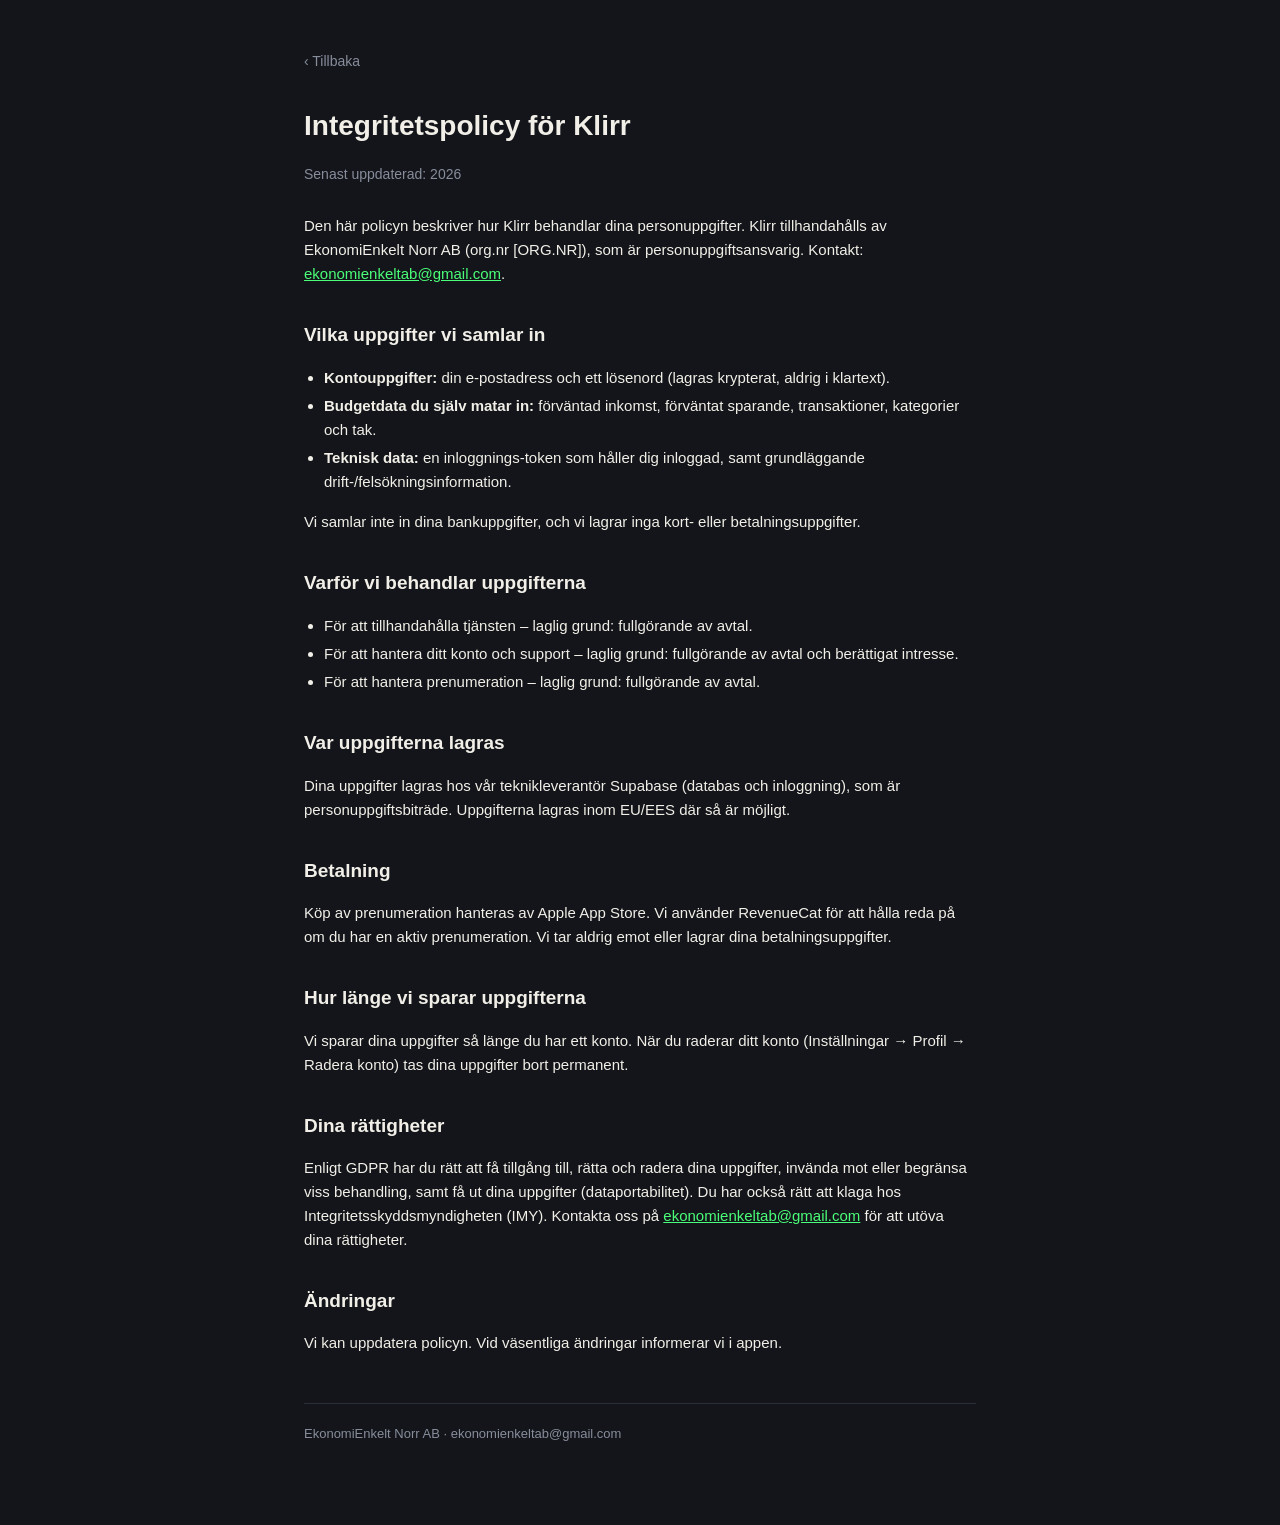
==== integritetspolicy.html @ 0b40a5f7 "Add files via upload" ====
<!DOCTYPE html>
<html lang="sv">
  <head>
    <meta charset="utf-8" />
    <meta name="viewport" content="width=device-width, initial-scale=1" />
    <title>Integritetspolicy – Klirr</title>
    <link rel="stylesheet" href="style.css" />
  </head>
  <body>
    <div class="wrap">
      <a class="back" href="index.html">‹ Tillbaka</a>
      <h1>Integritetspolicy för Klirr</h1>
      <p class="updated">Senast uppdaterad: 2026</p>

      <p>
        Den här policyn beskriver hur Klirr behandlar dina personuppgifter. Klirr
        tillhandahålls av EkonomiEnkelt Norr AB (org.nr [ORG.NR]), som är
        personuppgiftsansvarig. Kontakt:
        <a href="mailto:ekonomienkeltab@gmail.com">ekonomienkeltab@gmail.com</a>.
      </p>

      <h2>Vilka uppgifter vi samlar in</h2>
      <ul>
        <li>
          <b>Kontouppgifter:</b> din e-postadress och ett lösenord (lagras
          krypterat, aldrig i klartext).
        </li>
        <li>
          <b>Budgetdata du själv matar in:</b> förväntad inkomst, förväntat
          sparande, transaktioner, kategorier och tak.
        </li>
        <li>
          <b>Teknisk data:</b> en inloggnings-token som håller dig inloggad, samt
          grundläggande drift-/felsökningsinformation.
        </li>
      </ul>
      <p>
        Vi samlar inte in dina bankuppgifter, och vi lagrar inga kort- eller
        betalningsuppgifter.
      </p>

      <h2>Varför vi behandlar uppgifterna</h2>
      <ul>
        <li>För att tillhandahålla tjänsten – laglig grund: fullgörande av avtal.</li>
        <li>
          För att hantera ditt konto och support – laglig grund: fullgörande av
          avtal och berättigat intresse.
        </li>
        <li>För att hantera prenumeration – laglig grund: fullgörande av avtal.</li>
      </ul>

      <h2>Var uppgifterna lagras</h2>
      <p>
        Dina uppgifter lagras hos vår teknikleverantör Supabase (databas och
        inloggning), som är personuppgiftsbiträde. Uppgifterna lagras inom EU/EES
        där så är möjligt.
      </p>

      <h2>Betalning</h2>
      <p>
        Köp av prenumeration hanteras av Apple App Store. Vi använder RevenueCat
        för att hålla reda på om du har en aktiv prenumeration. Vi tar aldrig emot
        eller lagrar dina betalningsuppgifter.
      </p>

      <h2>Hur länge vi sparar uppgifterna</h2>
      <p>
        Vi sparar dina uppgifter så länge du har ett konto. När du raderar ditt
        konto (Inställningar → Profil → Radera konto) tas dina uppgifter bort
        permanent.
      </p>

      <h2>Dina rättigheter</h2>
      <p>
        Enligt GDPR har du rätt att få tillgång till, rätta och radera dina
        uppgifter, invända mot eller begränsa viss behandling, samt få ut dina
        uppgifter (dataportabilitet). Du har också rätt att klaga hos
        Integritetsskyddsmyndigheten (IMY). Kontakta oss på
        <a href="mailto:ekonomienkeltab@gmail.com">ekonomienkeltab@gmail.com</a>
        för att utöva dina rättigheter.
      </p>

      <h2>Ändringar</h2>
      <p>
        Vi kan uppdatera policyn. Vid väsentliga ändringar informerar vi i appen.
      </p>

      <footer>
        EkonomiEnkelt Norr AB · ekonomienkeltab@gmail.com
      </footer>
    </div>
  </body>
</html>
---- style.css ----
:root {
  --bg: #13151a;
  --surface: #1b1e26;
  --ink: #f1efe7;
  --muted: #878d9b;
  --green: #4bfe79;
  --line: #2a2e39;
}

* { box-sizing: border-box; }

body {
  margin: 0;
  background: var(--bg);
  color: var(--ink);
  font-family: -apple-system, BlinkMacSystemFont, "Segoe UI", Roboto, Helvetica,
    Arial, sans-serif;
  line-height: 1.6;
  -webkit-font-smoothing: antialiased;
}

.wrap {
  max-width: 720px;
  margin: 0 auto;
  padding: 48px 24px 80px;
}

.brand {
  color: var(--green);
  font-size: 34px;
  font-weight: 900;
  letter-spacing: 1px;
  text-decoration: none;
  display: inline-block;
}

.tagline {
  color: var(--muted);
  margin: 4px 0 40px;
  font-size: 15px;
}

h1 {
  font-size: 28px;
  font-weight: 800;
  margin: 8px 0 4px;
}

h2 {
  font-size: 19px;
  font-weight: 800;
  margin: 34px 0 8px;
  color: var(--ink);
}

.updated {
  color: var(--muted);
  font-size: 14px;
  margin-bottom: 28px;
}

p, li { color: var(--ink); font-size: 15px; }
ul { padding-left: 20px; }
li { margin: 4px 0; }

a { color: var(--green); }

.card {
  display: block;
  background: var(--surface);
  border: 1px solid var(--line);
  border-radius: 16px;
  padding: 20px 22px;
  margin-top: 14px;
  text-decoration: none;
  color: var(--ink);
}
.card:hover { border-color: var(--green); }
.card b { font-size: 17px; }
.card span { color: var(--muted); font-size: 14px; display: block; margin-top: 2px; }

.back {
  color: var(--muted);
  text-decoration: none;
  font-size: 14px;
  display: inline-block;
  margin-bottom: 24px;
}

footer {
  margin-top: 48px;
  color: var(--muted);
  font-size: 13px;
  border-top: 1px solid var(--line);
  padding-top: 20px;
}
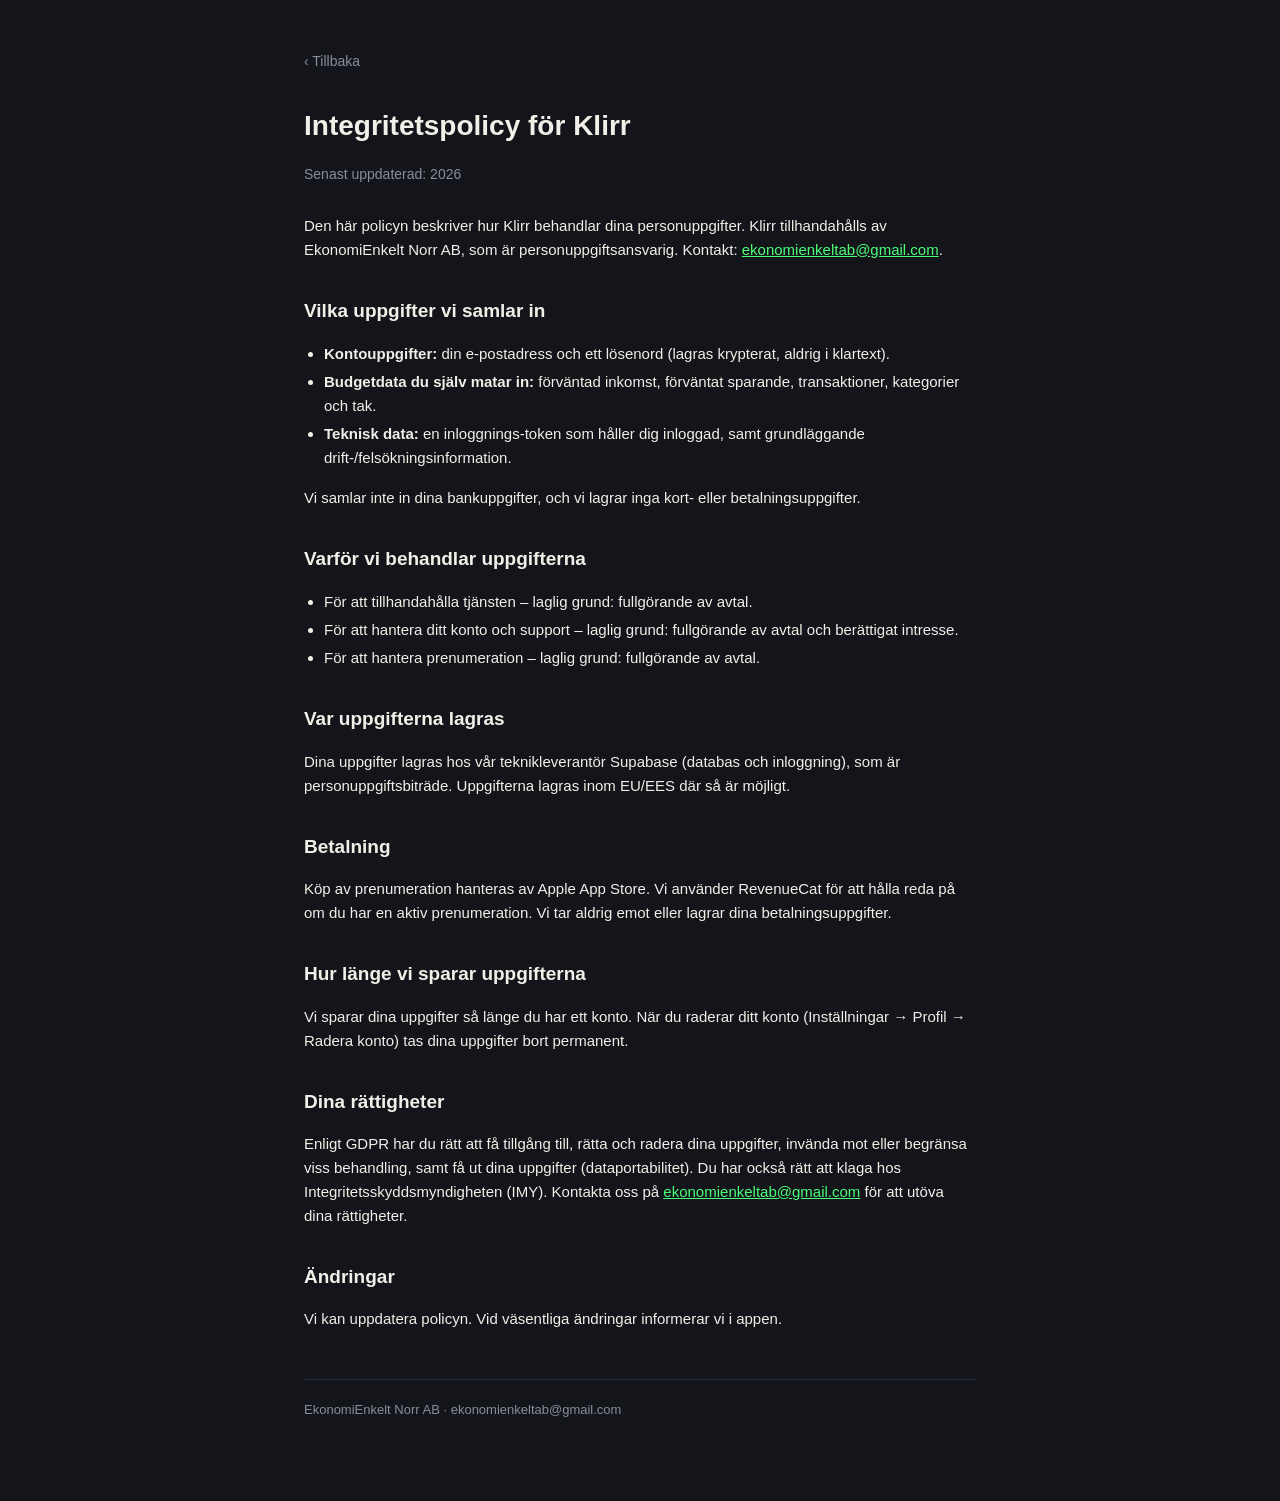
==== commit d6bca2d6: "Update integritetspolicy.html" ====
--- a/integritetspolicy.html
+++ b/integritetspolicy.html
@@ -14,7 +14,7 @@
 
       <p>
         Den här policyn beskriver hur Klirr behandlar dina personuppgifter. Klirr
-        tillhandahålls av EkonomiEnkelt Norr AB (org.nr [ORG.NR]), som är
+        tillhandahålls av EkonomiEnkelt Norr AB, som är
         personuppgiftsansvarig. Kontakt:
         <a href="mailto:ekonomienkeltab@gmail.com">ekonomienkeltab@gmail.com</a>.
       </p>
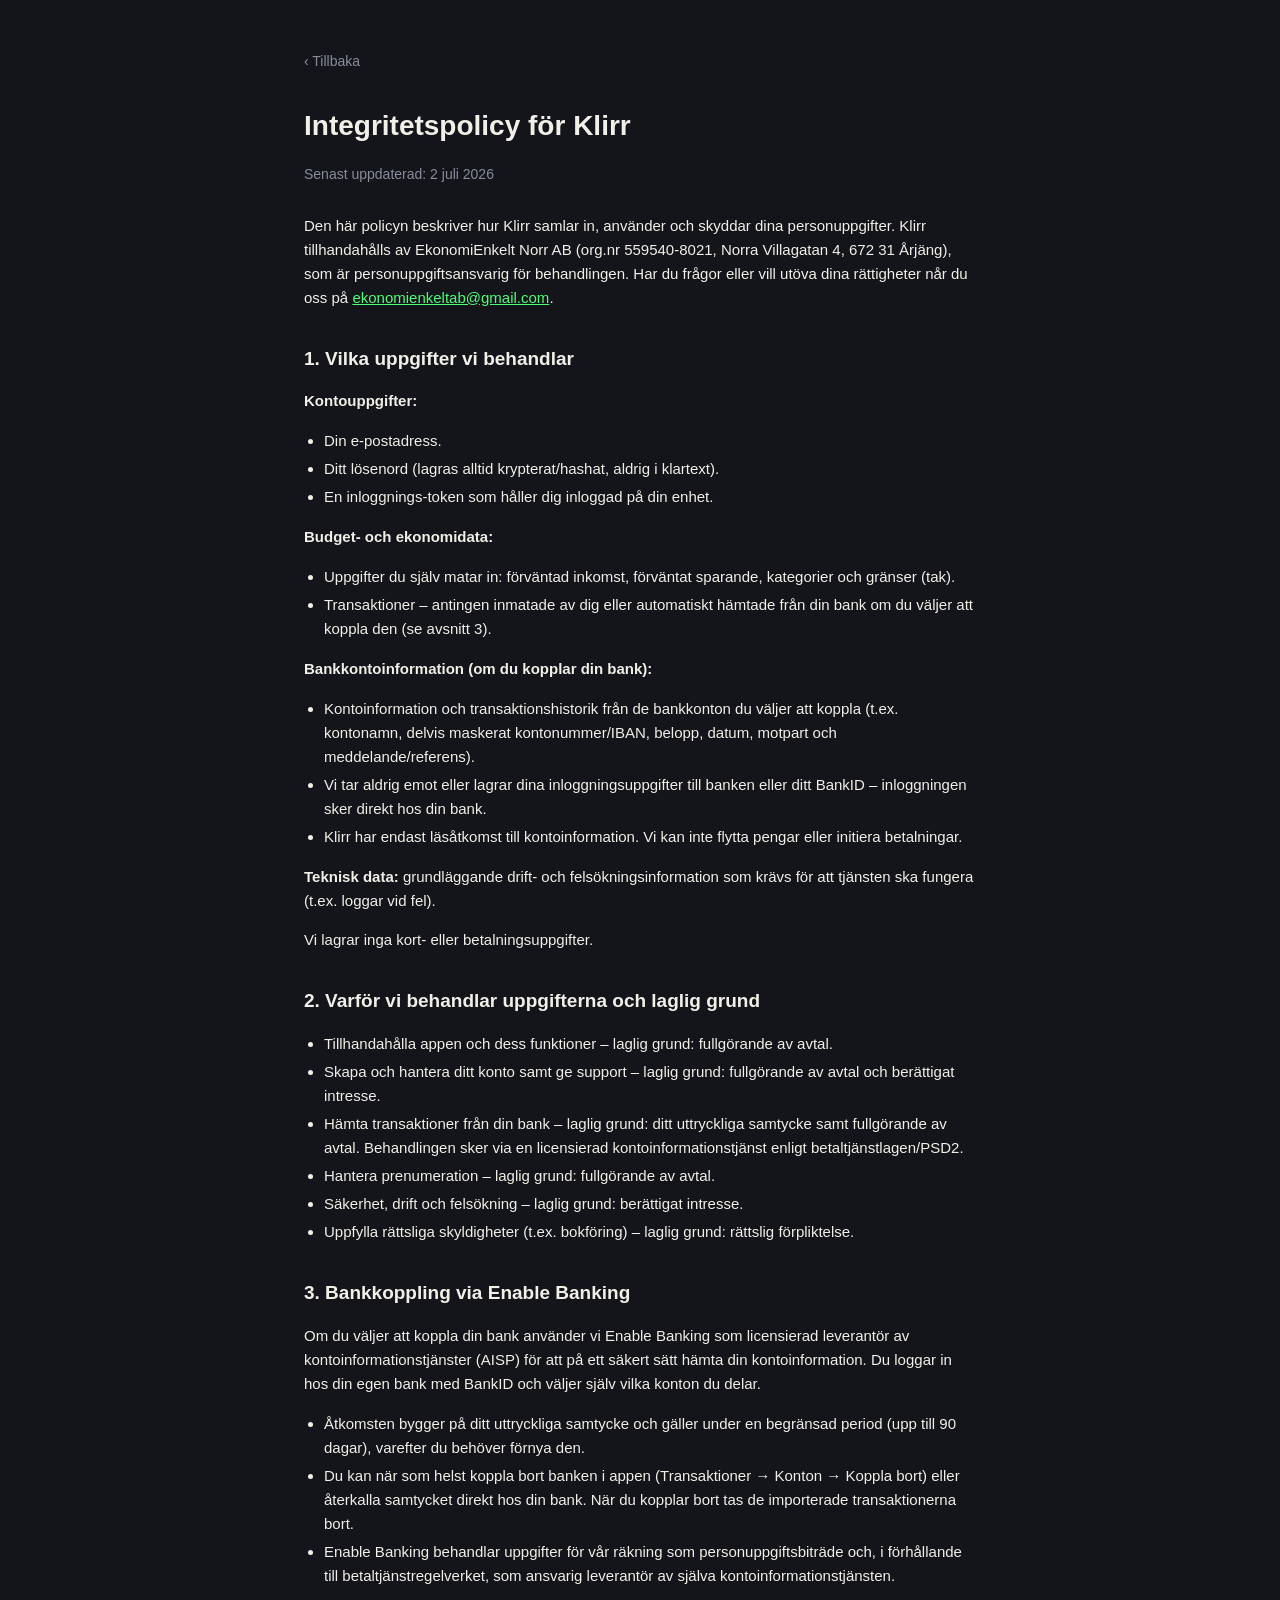
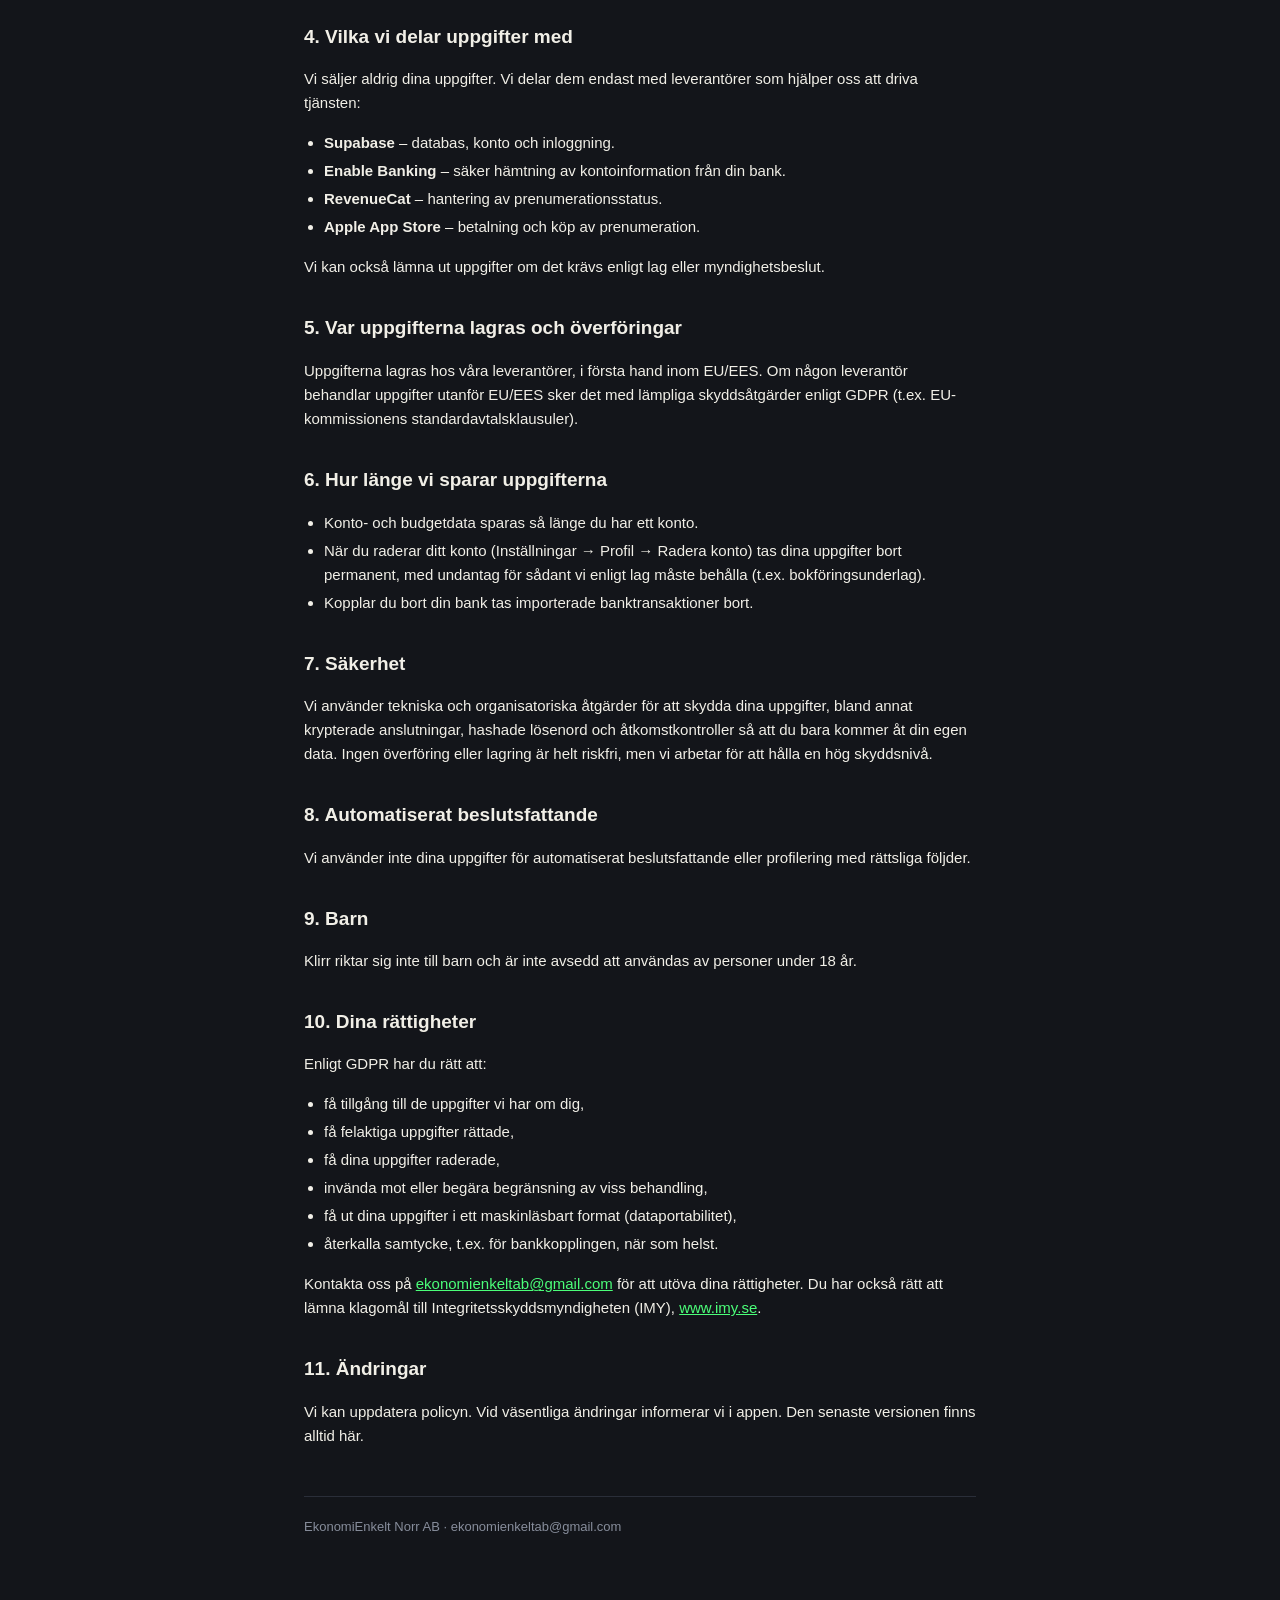
==== commit f2f180ef: "Update integritetspolicy.html" ====
--- a/integritetspolicy.html
+++ b/integritetspolicy.html
@@ -10,80 +10,119 @@
     <div class="wrap">
       <a class="back" href="index.html">‹ Tillbaka</a>
       <h1>Integritetspolicy för Klirr</h1>
-      <p class="updated">Senast uppdaterad: 2026</p>
+      <p class="updated">Senast uppdaterad: 2 juli 2026</p>
 
       <p>
-        Den här policyn beskriver hur Klirr behandlar dina personuppgifter. Klirr
-        tillhandahålls av EkonomiEnkelt Norr AB, som är
-        personuppgiftsansvarig. Kontakt:
+        Den här policyn beskriver hur Klirr samlar in, använder och skyddar dina
+        personuppgifter. Klirr tillhandahålls av EkonomiEnkelt Norr AB (org.nr
+        559540-8021, Norra Villagatan 4, 672 31 Årjäng), som är
+        personuppgiftsansvarig för behandlingen. Har du frågor eller vill utöva
+        dina rättigheter når du oss på
         <a href="mailto:ekonomienkeltab@gmail.com">ekonomienkeltab@gmail.com</a>.
       </p>
 
-      <h2>Vilka uppgifter vi samlar in</h2>
+      <h2>1. Vilka uppgifter vi behandlar</h2>
+      <p><strong>Kontouppgifter:</strong></p>
       <ul>
-        <li>
-          <b>Kontouppgifter:</b> din e-postadress och ett lösenord (lagras
-          krypterat, aldrig i klartext).
-        </li>
-        <li>
-          <b>Budgetdata du själv matar in:</b> förväntad inkomst, förväntat
-          sparande, transaktioner, kategorier och tak.
-        </li>
-        <li>
-          <b>Teknisk data:</b> en inloggnings-token som håller dig inloggad, samt
-          grundläggande drift-/felsökningsinformation.
-        </li>
+        <li>Din e-postadress.</li>
+        <li>Ditt lösenord (lagras alltid krypterat/hashat, aldrig i klartext).</li>
+        <li>En inloggnings-token som håller dig inloggad på din enhet.</li>
+      </ul>
+      <p><strong>Budget- och ekonomidata:</strong></p>
+      <ul>
+        <li>Uppgifter du själv matar in: förväntad inkomst, förväntat sparande, kategorier och gränser (tak).</li>
+        <li>Transaktioner – antingen inmatade av dig eller automatiskt hämtade från din bank om du väljer att koppla den (se avsnitt 3).</li>
+      </ul>
+      <p><strong>Bankkontoinformation (om du kopplar din bank):</strong></p>
+      <ul>
+        <li>Kontoinformation och transaktionshistorik från de bankkonton du väljer att koppla (t.ex. kontonamn, delvis maskerat kontonummer/IBAN, belopp, datum, motpart och meddelande/referens).</li>
+        <li>Vi tar aldrig emot eller lagrar dina inloggningsuppgifter till banken eller ditt BankID – inloggningen sker direkt hos din bank.</li>
+        <li>Klirr har endast läsåtkomst till kontoinformation. Vi kan inte flytta pengar eller initiera betalningar.</li>
+      </ul>
+      <p><strong>Teknisk data:</strong> grundläggande drift- och felsökningsinformation som krävs för att tjänsten ska fungera (t.ex. loggar vid fel).</p>
+      <p>Vi lagrar inga kort- eller betalningsuppgifter.</p>
+
+      <h2>2. Varför vi behandlar uppgifterna och laglig grund</h2>
+      <ul>
+        <li>Tillhandahålla appen och dess funktioner – laglig grund: fullgörande av avtal.</li>
+        <li>Skapa och hantera ditt konto samt ge support – laglig grund: fullgörande av avtal och berättigat intresse.</li>
+        <li>Hämta transaktioner från din bank – laglig grund: ditt uttryckliga samtycke samt fullgörande av avtal. Behandlingen sker via en licensierad kontoinformationstjänst enligt betaltjänstlagen/PSD2.</li>
+        <li>Hantera prenumeration – laglig grund: fullgörande av avtal.</li>
+        <li>Säkerhet, drift och felsökning – laglig grund: berättigat intresse.</li>
+        <li>Uppfylla rättsliga skyldigheter (t.ex. bokföring) – laglig grund: rättslig förpliktelse.</li>
+      </ul>
+
+      <h2>3. Bankkoppling via Enable Banking</h2>
+      <p>
+        Om du väljer att koppla din bank använder vi Enable Banking som licensierad
+        leverantör av kontoinformationstjänster (AISP) för att på ett säkert sätt
+        hämta din kontoinformation. Du loggar in hos din egen bank med BankID och
+        väljer själv vilka konton du delar.
+      </p>
+      <ul>
+        <li>Åtkomsten bygger på ditt uttryckliga samtycke och gäller under en begränsad period (upp till 90 dagar), varefter du behöver förnya den.</li>
+        <li>Du kan när som helst koppla bort banken i appen (Transaktioner → Konton → Koppla bort) eller återkalla samtycket direkt hos din bank. När du kopplar bort tas de importerade transaktionerna bort.</li>
+        <li>Enable Banking behandlar uppgifter för vår räkning som personuppgiftsbiträde och, i förhållande till betaltjänstregelverket, som ansvarig leverantör av själva kontoinformationstjänsten.</li>
+      </ul>
+
+      <h2>4. Vilka vi delar uppgifter med</h2>
+      <p>Vi säljer aldrig dina uppgifter. Vi delar dem endast med leverantörer som hjälper oss att driva tjänsten:</p>
+      <ul>
+        <li><strong>Supabase</strong> – databas, konto och inloggning.</li>
+        <li><strong>Enable Banking</strong> – säker hämtning av kontoinformation från din bank.</li>
+        <li><strong>RevenueCat</strong> – hantering av prenumerationsstatus.</li>
+        <li><strong>Apple App Store</strong> – betalning och köp av prenumeration.</li>
+      </ul>
+      <p>Vi kan också lämna ut uppgifter om det krävs enligt lag eller myndighetsbeslut.</p>
+
+      <h2>5. Var uppgifterna lagras och överföringar</h2>
+      <p>
+        Uppgifterna lagras hos våra leverantörer, i första hand inom EU/EES. Om någon
+        leverantör behandlar uppgifter utanför EU/EES sker det med lämpliga
+        skyddsåtgärder enligt GDPR (t.ex. EU-kommissionens standardavtalsklausuler).
+      </p>
+
+      <h2>6. Hur länge vi sparar uppgifterna</h2>
+      <ul>
+        <li>Konto- och budgetdata sparas så länge du har ett konto.</li>
+        <li>När du raderar ditt konto (Inställningar → Profil → Radera konto) tas dina uppgifter bort permanent, med undantag för sådant vi enligt lag måste behålla (t.ex. bokföringsunderlag).</li>
+        <li>Kopplar du bort din bank tas importerade banktransaktioner bort.</li>
+      </ul>
+
+      <h2>7. Säkerhet</h2>
+      <p>
+        Vi använder tekniska och organisatoriska åtgärder för att skydda dina
+        uppgifter, bland annat krypterade anslutningar, hashade lösenord och
+        åtkomstkontroller så att du bara kommer åt din egen data. Ingen överföring
+        eller lagring är helt riskfri, men vi arbetar för att hålla en hög
+        skyddsnivå.
+      </p>
+
+      <h2>8. Automatiserat beslutsfattande</h2>
+      <p>Vi använder inte dina uppgifter för automatiserat beslutsfattande eller profilering med rättsliga följder.</p>
+
+      <h2>9. Barn</h2>
+      <p>Klirr riktar sig inte till barn och är inte avsedd att användas av personer under 18 år.</p>
+
+      <h2>10. Dina rättigheter</h2>
+      <p>Enligt GDPR har du rätt att:</p>
+      <ul>
+        <li>få tillgång till de uppgifter vi har om dig,</li>
+        <li>få felaktiga uppgifter rättade,</li>
+        <li>få dina uppgifter raderade,</li>
+        <li>invända mot eller begära begränsning av viss behandling,</li>
+        <li>få ut dina uppgifter i ett maskinläsbart format (dataportabilitet),</li>
+        <li>återkalla samtycke, t.ex. för bankkopplingen, när som helst.</li>
       </ul>
       <p>
-        Vi samlar inte in dina bankuppgifter, och vi lagrar inga kort- eller
-        betalningsuppgifter.
+        Kontakta oss på
+        <a href="mailto:ekonomienkeltab@gmail.com">ekonomienkeltab@gmail.com</a>
+        för att utöva dina rättigheter. Du har också rätt att lämna klagomål till
+        Integritetsskyddsmyndigheten (IMY), <a href="https://www.imy.se">www.imy.se</a>.
       </p>
 
-      <h2>Varför vi behandlar uppgifterna</h2>
-      <ul>
-        <li>För att tillhandahålla tjänsten – laglig grund: fullgörande av avtal.</li>
-        <li>
-          För att hantera ditt konto och support – laglig grund: fullgörande av
-          avtal och berättigat intresse.
-        </li>
-        <li>För att hantera prenumeration – laglig grund: fullgörande av avtal.</li>
-      </ul>
-
-      <h2>Var uppgifterna lagras</h2>
-      <p>
-        Dina uppgifter lagras hos vår teknikleverantör Supabase (databas och
-        inloggning), som är personuppgiftsbiträde. Uppgifterna lagras inom EU/EES
-        där så är möjligt.
-      </p>
-
-      <h2>Betalning</h2>
-      <p>
-        Köp av prenumeration hanteras av Apple App Store. Vi använder RevenueCat
-        för att hålla reda på om du har en aktiv prenumeration. Vi tar aldrig emot
-        eller lagrar dina betalningsuppgifter.
-      </p>
-
-      <h2>Hur länge vi sparar uppgifterna</h2>
-      <p>
-        Vi sparar dina uppgifter så länge du har ett konto. När du raderar ditt
-        konto (Inställningar → Profil → Radera konto) tas dina uppgifter bort
-        permanent.
-      </p>
-
-      <h2>Dina rättigheter</h2>
-      <p>
-        Enligt GDPR har du rätt att få tillgång till, rätta och radera dina
-        uppgifter, invända mot eller begränsa viss behandling, samt få ut dina
-        uppgifter (dataportabilitet). Du har också rätt att klaga hos
-        Integritetsskyddsmyndigheten (IMY). Kontakta oss på
-        <a href="mailto:ekonomienkeltab@gmail.com">ekonomienkeltab@gmail.com</a>
-        för att utöva dina rättigheter.
-      </p>
-
-      <h2>Ändringar</h2>
-      <p>
-        Vi kan uppdatera policyn. Vid väsentliga ändringar informerar vi i appen.
-      </p>
+      <h2>11. Ändringar</h2>
+      <p>Vi kan uppdatera policyn. Vid väsentliga ändringar informerar vi i appen. Den senaste versionen finns alltid här.</p>
 
       <footer>
         EkonomiEnkelt Norr AB · ekonomienkeltab@gmail.com
